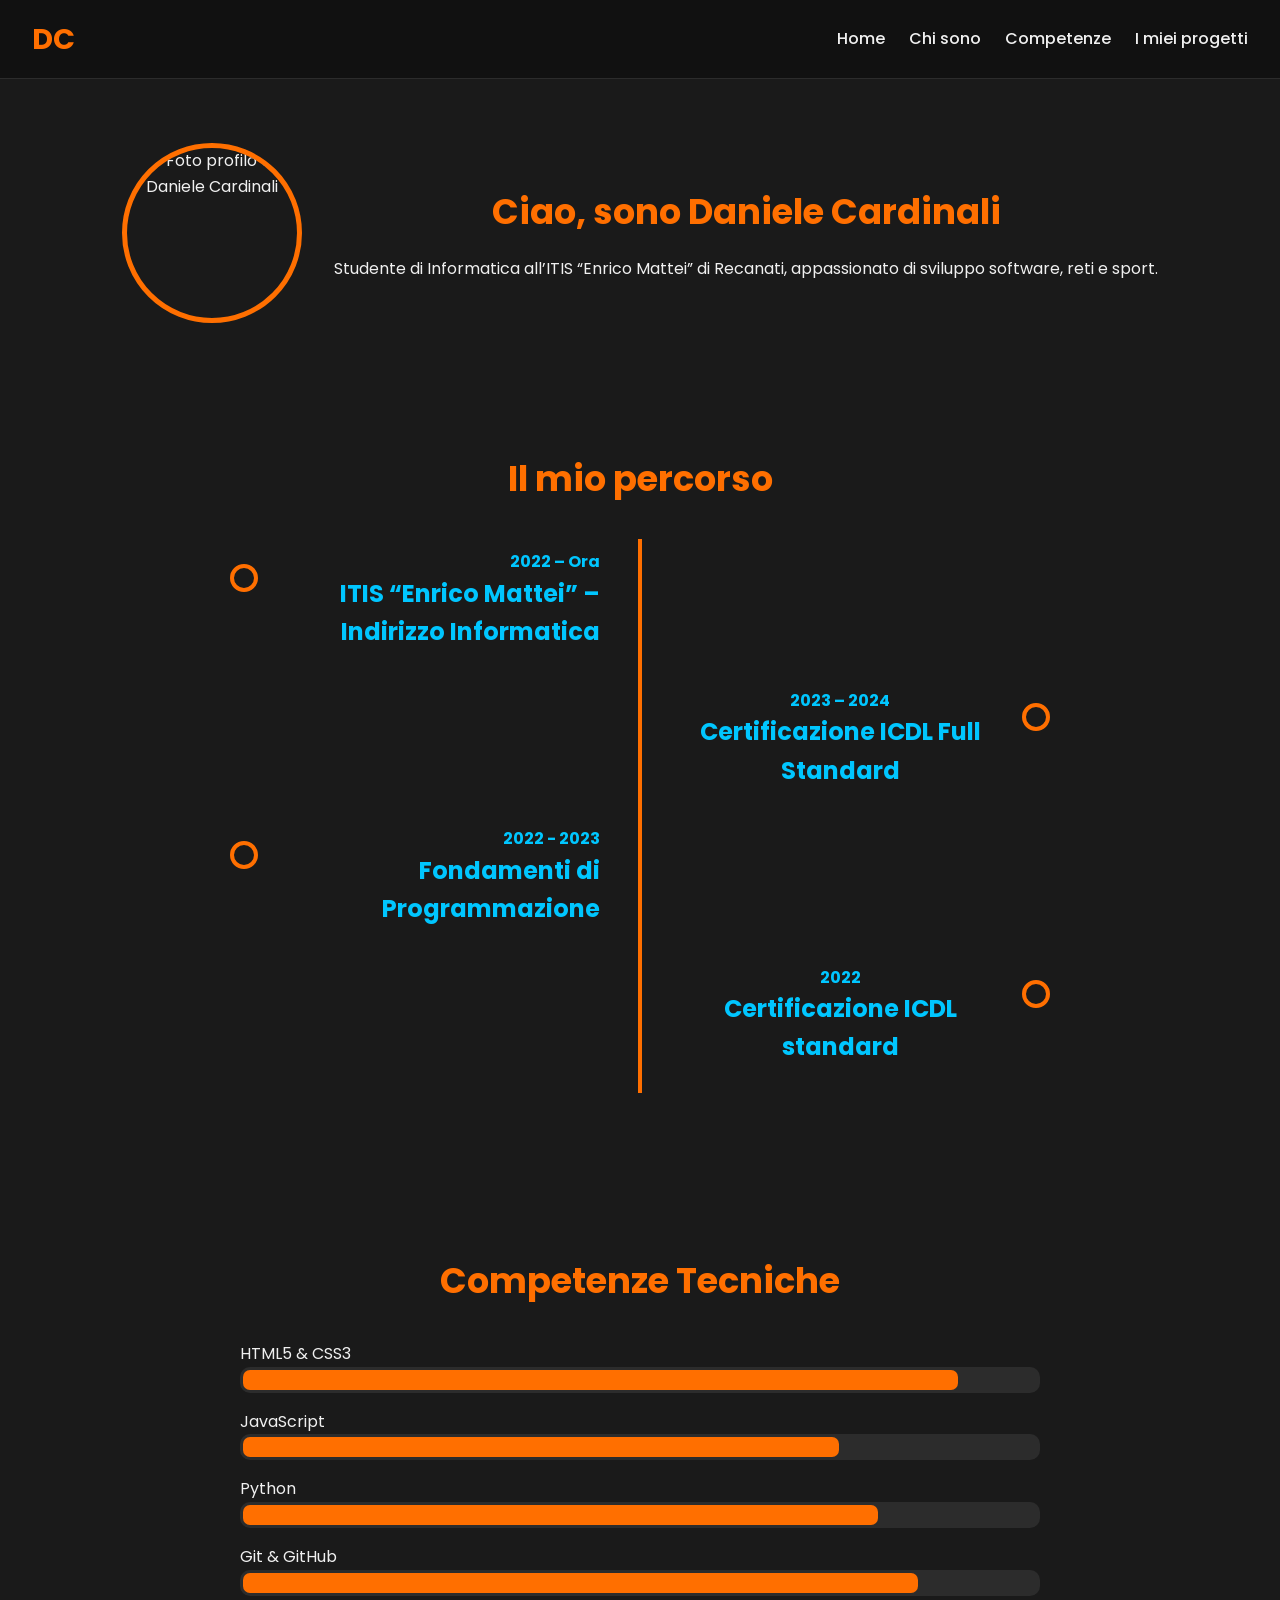
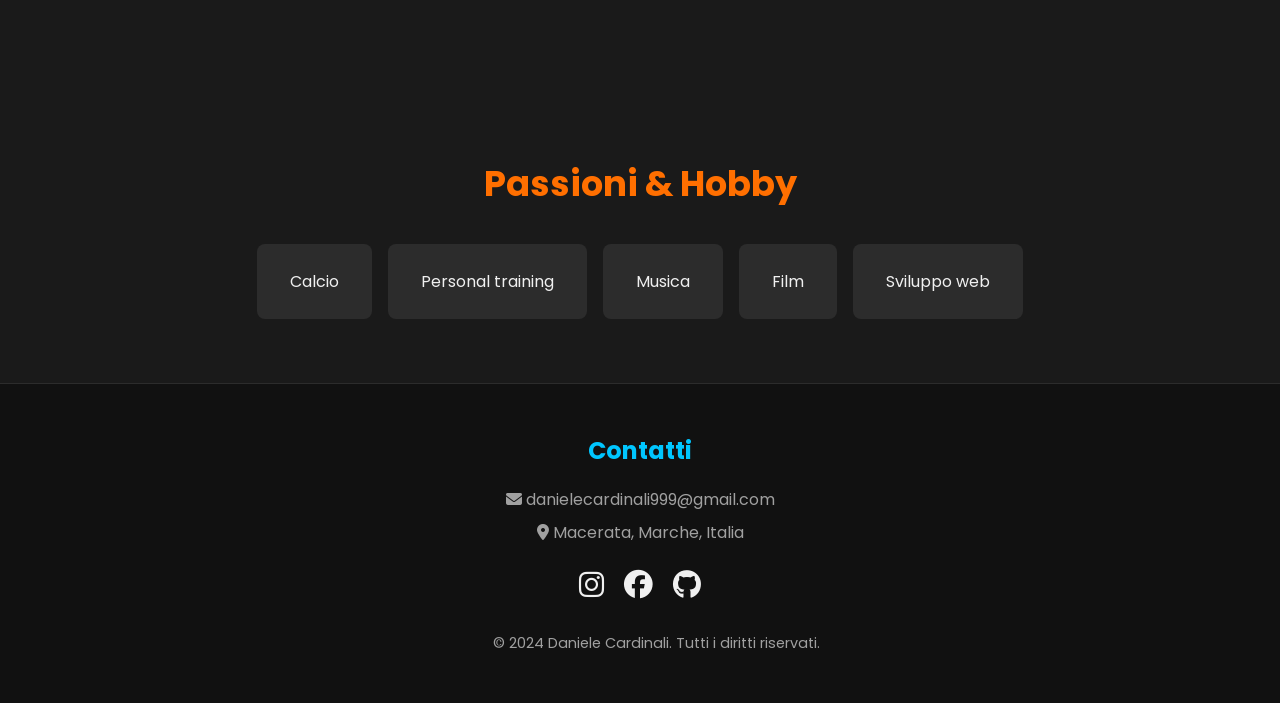
==== chi-sono.html @ 39e73759 "feat: Crea sito portfolio personale completo Questo commit introduce un sito web portfolio personale" ====
<!DOCTYPE html>
<html lang="it">
<head>
    <meta charset="UTF-8">
    <meta name="viewport" content="width=device-width, initial-scale=1.0">
    <title>Chi sono - Daniele Cardinali</title>

    <!-- Google Fonts -->
    <link rel="preconnect" href="https://fonts.googleapis.com">
    <link rel="preconnect" href="https://fonts.gstatic.com" crossorigin>
    <link href="https://fonts.googleapis.com/css2?family=Poppins:wght@400;700&display=swap" rel="stylesheet">

    <!-- Font Awesome (per le icone) -->
    <link rel="stylesheet" href="https://cdnjs.cloudflare.com/ajax/libs/font-awesome/6.5.2/css/all.min.css" integrity="sha512-SnH5WK+bZxgPHs44uWIX+LLJAJ9/2PkPKZ5QiAj6Ta86w+fsb2TkcmfRyVX3pBnMFcV7oQPJkl9QevSCWr3W6A==" crossorigin="anonymous" referrerpolicy="no-referrer" />

    <!-- Il nostro CSS -->
    <link rel="stylesheet" href="css/style.css">
</head><body>

    <header>
        <div class="logo">DC</div>
        <nav>
            <ul>
                <li><a href="index.html">Home</a></li>
                <li><a href="chi-sono.html">Chi sono</a></li>
                <li><a href="competenze.html">Competenze</a></li>
                <li><a href="progetti.html">I miei progetti</a></li>
            </ul>
        </nav>
    </header>

    <main>
        <section id="about-intro">
            <!-- SEGNAPOSTO IMMAGINE: Anche qui, usa la stessa foto profilo 'profile-pic.jpg' -->
            <img src="images/profile-pic.jpg" alt="Foto profilo di Daniele Cardinali" class="profile-pic">
            <div class="about-text">
                <h2>Ciao, sono Daniele Cardinali</h2>
                <p class="subtitle">Studente di Informatica all’ITIS “Enrico Mattei” di Recanati, appassionato di sviluppo software, reti e sport.</p>
            </div>
        </section>

        <section id="timeline">
            <h2>Il mio percorso</h2>
            <div class="timeline-container">
                <div class="timeline-item">
                    <div class="timeline-date">2022 – Ora</div>
                    <div class="timeline-content">
                        <h3>ITIS “Enrico Mattei” – Indirizzo Informatica</h3>
                    </div>
                </div>
                <div class="timeline-item">
                    <div class="timeline-date">2023 – 2024</div>
                    <div class="timeline-content">
                        <h3>Certificazione ICDL Full Standard</h3>
                    </div>
                </div>
                <div class="timeline-item">
                    <div class="timeline-date">2022 - 2023</div>
                    <div class="timeline-content">
                        <h3>Fondamenti di Programmazione</h3>
                    </div>
                </div>
                <div class="timeline-item">
                    <div class="timeline-date">2022</div>
                    <div class="timeline-content">
                        <h3>Certificazione ICDL standard</h3>
                    </div>
                </div>
            </div>
        </section>

        <section id="skill-bars">
            <h2>Competenze Tecniche</h2>
            <div class="skills-container">
                <div class="skill">
                    <p>HTML5 & CSS3</p>
                    <div class="bar"><div class="progress" style="width: 90%;"></div></div>
                </div>
                <div class="skill">
                    <p>JavaScript</p>
                    <div class="bar"><div class="progress" style="width: 75%;"></div></div>
                </div>
                <div class="skill">
                    <p>Python</p>
                    <div class="bar"><div class="progress" style="width: 80%;"></div></div>
                </div>
                <div class="skill">
                    <p>Git & GitHub</p>
                    <div class="bar"><div class="progress" style="width: 85%;"></div></div>
                </div>
            </div>
        </section>

        <section id="hobbies">
            <h2>Passioni & Hobby</h2>
            <div class="hobbies-container">
                <div class="hobby-box">Calcio</div>
                <div class="hobby-box">Personal training</div>
                <div class="hobby-box">Musica</div>
                <div class="hobby-box">Film</div>
                <div class="hobby-box">Sviluppo web</div>
            </div>
        </section>
    </main>

    <footer>
        <div class="contact-info">
            <h3>Contatti</h3>
            <p><i class="fas fa-envelope"></i> danielecardinali999@gmail.com</p>
            <p><i class="fas fa-map-marker-alt"></i> Macerata, Marche, Italia</p>
        </div>
        <div class="social-links">
            <a href="https://www.instagram.com/_car.dii/" target="_blank"><i class="fab fa-instagram"></i></a>
            <a href="https://www.facebook.com/share/1FDCZAwjwN/" target="_blank"><i class="fab fa-facebook"></i></a>
            <a href="https://github.com/cardi741" target="_blank"><i class="fab fa-github"></i></a>
        </div>
        <div class="copyright">
            <p>&copy; 2024 Daniele Cardinali. Tutti i diritti riservati.</p>
        </div>
    </footer>

</body>
</html>
---- css/style.css ----
/* --- RESET BASE E VARIABILI GLOBALI --- */
:root {
    --bg-color: #1a1a1a; /* Sfondo scuro ma non nero assoluto */
    --surface-color: #2c2c2c; /* Colore per le "superfici" come le card */
    --primary-fluo: #ff6f00; /* Arancione fluo */
    --secondary-fluo: #00c6ff; /* Celestino fluo */
    --text-color: #f0f0f0; /* Testo quasi bianco per leggibilità */
    --text-muted: #a0a0a0; /* Testo più scuro per dettagli */
    --font-family: 'Poppins', sans-serif;
}

* {
    margin: 0;
    padding: 0;
    box-sizing: border-box;
}

html {
    scroll-behavior: smooth;
}

body {
    font-family: var(--font-family);
    background-color: var(--bg-color);
    color: var(--text-color);
    line-height: 1.6;
}

a {
    color: var(--primary-fluo);
    text-decoration: none;
}

h1, h2, h3 {
    margin-bottom: 1rem;
    font-weight: 700;
}

h1 { font-size: 2.8rem; }
h2 { font-size: 2.2rem; color: var(--primary-fluo); }
h3 { font-size: 1.5rem; color: var(--secondary-fluo); }

section {
    padding: 4rem 2rem;
    max-width: 1200px;
    margin: 0 auto;
    text-align: center;
}

/* --- HEADER E NAVIGAZIONE --- */
header {
    display: flex;
    justify-content: space-between;
    align-items: center;
    padding: 1rem 2rem;
    background-color: #111;
    position: sticky;
    top: 0;
    z-index: 1000;
    border-bottom: 1px solid var(--surface-color);
}

.logo {
    font-size: 1.8rem;
    font-weight: 700;
    color: var(--primary-fluo);
    transition: transform 0.3s ease; /* Transizione per l'ingrandimento */
}

nav ul {
    list-style: none;
    display: flex;
    gap: 1.5rem;
}

nav a {
    font-weight: 500;
    font-size: 1rem;
    color: var(--text-color);
    padding-bottom: 5px;
    border-bottom: 2px solid transparent;
    transition: all 0.3s ease;
}

nav a:hover {
    color: var(--primary-fluo);
    border-bottom: 2px solid var(--primary-fluo);
}

/* --- BOTTONI --- */
.btn {
    display: inline-block;
    padding: 0.8rem 1.5rem;
    background: var(--primary-fluo);
    color: var(--bg-color);
    font-weight: 700;
    border-radius: 5px;
    transition: transform 0.3s ease, background-color 0.3s ease;
    margin: 0.5rem;
}

.btn:hover {
    background-color: var(--secondary-fluo);
    transform: translateY(-3px);
}

.btn.disabled {
    background-color: var(--surface-color);
    color: var(--text-muted);
    cursor: not-allowed;
}

/* --- FOOTER --- */
footer {
    background-color: #111;
    color: var(--text-muted);
    text-align: center;
    padding: 2rem;
    border-top: 1px solid var(--surface-color);
}

.footer-container {
    display: flex;
    justify-content: space-around;
    align-items: center;
    flex-wrap: wrap;
    max-width: 1200px;
    margin: 0 auto;
}

.contact-info, .social-links, .copyright {
    margin: 1rem;
}

.contact-info p, .social-links a {
    margin-bottom: 0.5rem;
}

.social-links a {
    font-size: 1.8rem;
    color: var(--text-color);
    margin: 0 0.5rem;
    transition: color 0.3s ease, transform 0.3s ease;
}

.social-links a:hover {
    color: var(--primary-fluo);
    transform: translateY(-3px);
}

.copyright {
    width: 100%;
    margin-top: 1.5rem;
    font-size: 0.9rem;
}

/* --- STILI SPECIFICI PER HOMEPAGE --- */
#hero {
    display: flex;
    flex-direction: column;
    align-items: center;
    gap: 1.5rem;
}

.profile-pic {
    width: 180px;
    height: 180px;
    border-radius: 50%;
    border: 5px solid var(--primary-fluo);
    object-fit: cover;
}

#quote {
    background-color: var(--surface-color);
    padding: 2rem;
    border-radius: 10px;
    margin: 2rem auto;
}

#quote blockquote {
    font-size: 1.5rem;
    font-style: italic;
}

#quote cite {
    display: block;
    margin-top: 1rem;
    font-size: 1rem;
    color: var(--text-muted);
}

#contact-form form {
    display: flex;
    flex-direction: column;
    max-width: 600px;
    margin: 0 auto;
    gap: 1rem;
}

#contact-form input, #contact-form textarea {
    padding: 0.8rem;
    border-radius: 5px;
    border: 1px solid var(--surface-color);
    background-color: #222;
    color: var(--text-color);
    font-family: var(--font-family);
}

/* --- ANIMAZIONI E STILI AVANZATI --- */

/* Ingrandimento logo su hover */
.logo:hover {
    transform: scale(1.1);
}


/* --- PAGINA: CHI SONO --- */

#about-intro {
    display: flex;
    align-items: center;
    justify-content: center;
    gap: 2rem;
    flex-wrap: wrap;
}

/* Timeline */
.timeline-container {
    position: relative;
    max-width: 800px;
    margin: 2rem auto;
}

/* La linea verticale della timeline */
.timeline-container::after {
    content: '';
    position: absolute;
    width: 4px;
    background-color: var(--primary-fluo);
    top: 0;
    bottom: 0;
    left: 50%;
    margin-left: -2px;
}

.timeline-item {
    padding: 10px 40px;
    position: relative;
    background-color: inherit;
    width: 50%;
}

/* Cerchi sulla timeline */
.timeline-item::after {
    content: '';
    position: absolute;
    width: 20px;
    height: 20px;
    right: -10px;
    background-color: var(--bg-color);
    border: 4px solid var(--primary-fluo);
    top: 25px;
    border-radius: 50%;
    z-index: 1;
}

/* Posizionamento item a sinistra e destra */
.timeline-item:nth-child(odd) {
    left: 0;
    text-align: right;
}
.timeline-item:nth-child(even) {
    left: 50%;
}

.timeline-item:nth-child(odd)::after {
    left: -10px;
}

.timeline-date {
    font-weight: bold;
    color: var(--secondary-fluo);
}

/* Skill Bars */
.skills-container {
    max-width: 800px;
    margin: 2rem auto;
    text-align: left;
}
.skill {
    margin-bottom: 1rem;
}
.bar {
    width: 100%;
    background-color: var(--surface-color);
    border-radius: 10px;
    padding: 3px;
}
.progress {
    height: 20px;
    background-color: var(--primary-fluo);
    border-radius: 7px;
    text-align: center;
    color: white;
}

/* Hobby Boxes */
.hobbies-container {
    display: flex;
    flex-wrap: wrap;
    justify-content: center;
    gap: 1rem;
    margin-top: 2rem;
}
.hobby-box {
    background-color: var(--surface-color);
    padding: 1.5rem 2rem;
    border-radius: 8px;
    border: 1px solid transparent;
    transition: all 0.3s ease;
}
.hobby-box:hover {
    transform: translateY(-5px);
    border-color: var(--secondary-fluo);
}


/* --- PAGINA: COMPETENZE --- */

/* Animazione gradiente fluo */
@keyframes fluo-gradient {
    0% { background-position: 0% 50%; }
    50% { background-position: 100% 50%; }
    100% { background-position: 0% 50%; }
}

.competencies-container {
    display: grid;
    grid-template-columns: repeat(auto-fit, minmax(300px, 1fr));
    gap: 1.5rem;
    margin-top: 2rem;
}

.competency-card {
    padding: 2rem;
    border-radius: 10px;
    background: linear-gradient(-45deg, #0077b6, #00b4d8, #90e0ef, #0077b6);
    background-size: 400% 400%;
    animation: fluo-gradient 15s ease infinite;
    color: #fff; /* Testo bianco per contrasto sul gradiente */
    text-align: left;
}
.competency-card h3 {
    color: #fff;
}


/* --- PAGINA: PROGETTI --- */

.projects-container {
    display: grid;
    grid-template-columns: repeat(auto-fit, minmax(320px, 1fr));
    gap: 2rem;
}
.project-card {
    background-color: var(--surface-color);
    border-radius: 10px;
    overflow: hidden; /* Nasconde le parti dell'immagine che escono */
    transition: transform 0.3s ease, box-shadow 0.3s ease;
    position: relative; /* Necessario per il lucchetto */
    text-align: left;
    display: flex;
    flex-direction: column;
}

.project-card:hover {
    transform: translateY(-10px);
    box-shadow: 0 10px 20px rgba(0,0,0,0.2);
}

.project-card img {
    width: 100%;
    height: 200px;
    object-fit: cover;
}

.project-card h3 {
    padding: 1rem 1rem 0 1rem;
    color: var(--primary-fluo);
}
.project-card p {
    padding: 0 1rem;
    flex-grow: 1; /* Fa in modo che il testo occupi lo spazio disponibile */
}
.project-card .btn {
    margin: 1rem;
    align-self: flex-start;
}

/* Stili per il progetto bloccato */
.project-card.locked img {
    filter: blur(3px) grayscale(50%);
}

.lock-overlay {
    position: absolute;
    top: 0;
    left: 0;
    width: 100%;
    height: 100%;
    background-color: rgba(0,0,0,0.5);
    display: flex;
    justify-content: center;
    align-items: center;
    opacity: 0; /* Nascosto di default */
    transition: opacity 0.3s ease;
}
.project-card.locked:hover .lock-overlay {
    opacity: 1; /* Appare su hover */
}
.lock-overlay i {
    font-size: 4rem;
    color: rgba(255, 255, 255, 0.7); /* Icona semi-trasparente */
}
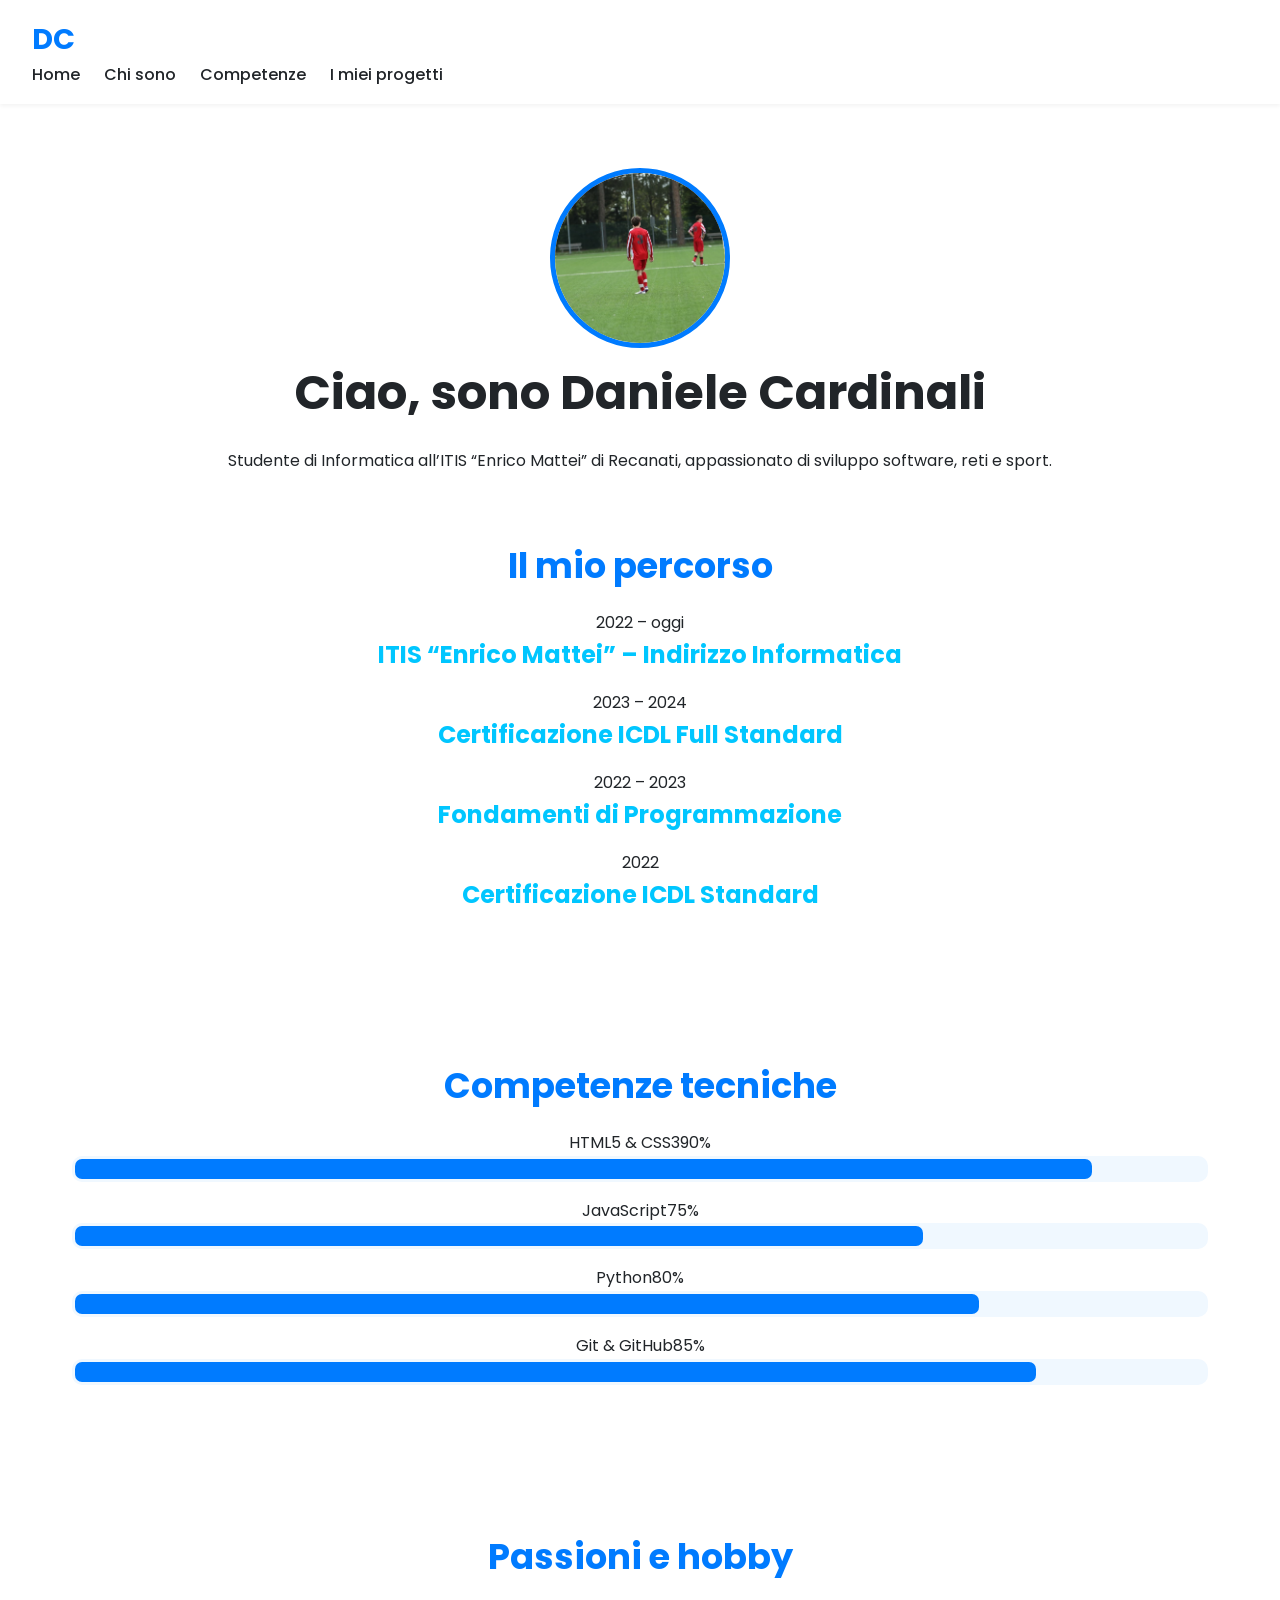
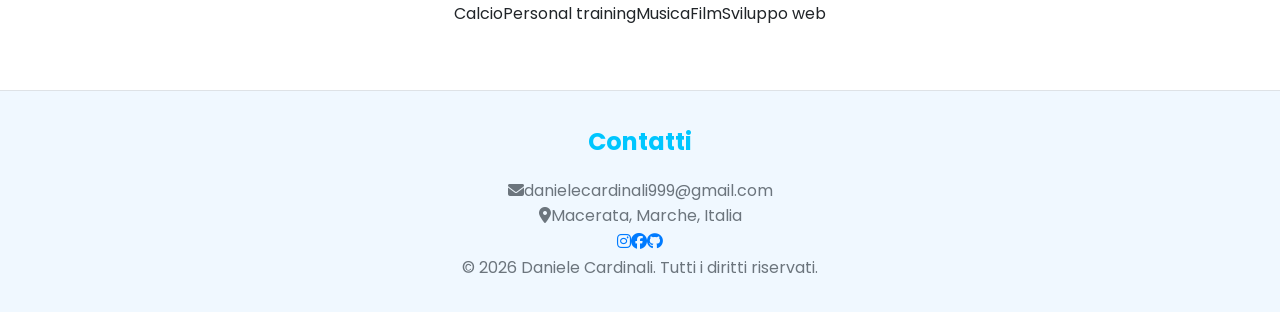
==== commit 75ea33cf: "Add files via upload" ====
--- a/chi-sono.html
+++ b/chi-sono.html
@@ -1,123 +1,32 @@
 <!DOCTYPE html>
 <html lang="it">
 <head>
-    <meta charset="UTF-8">
-    <meta name="viewport" content="width=device-width, initial-scale=1.0">
-    <title>Chi sono - Daniele Cardinali</title>
-
-    <!-- Google Fonts -->
-    <link rel="preconnect" href="https://fonts.googleapis.com">
-    <link rel="preconnect" href="https://fonts.gstatic.com" crossorigin>
-    <link href="https://fonts.googleapis.com/css2?family=Poppins:wght@400;700&display=swap" rel="stylesheet">
-
-    <!-- Font Awesome (per le icone) -->
-    <link rel="stylesheet" href="https://cdnjs.cloudflare.com/ajax/libs/font-awesome/6.5.2/css/all.min.css" integrity="sha512-SnH5WK+bZxgPHs44uWIX+LLJAJ9/2PkPKZ5QiAj6Ta86w+fsb2TkcmfRyVX3pBnMFcV7oQPJkl9QevSCWr3W6A==" crossorigin="anonymous" referrerpolicy="no-referrer" />
-
-    <!-- Il nostro CSS -->
-    <link rel="stylesheet" href="css/style.css">
-</head><body>
-
-    <header>
-        <div class="logo">DC</div>
-        <nav>
-            <ul>
-                <li><a href="index.html">Home</a></li>
-                <li><a href="chi-sono.html">Chi sono</a></li>
-                <li><a href="competenze.html">Competenze</a></li>
-                <li><a href="progetti.html">I miei progetti</a></li>
-            </ul>
-        </nav>
-    </header>
-
-    <main>
-        <section id="about-intro">
-            <!-- SEGNAPOSTO IMMAGINE: Anche qui, usa la stessa foto profilo 'profile-pic.jpg' -->
-            <img src="images/profile-pic.jpg" alt="Foto profilo di Daniele Cardinali" class="profile-pic">
-            <div class="about-text">
-                <h2>Ciao, sono Daniele Cardinali</h2>
-                <p class="subtitle">Studente di Informatica all’ITIS “Enrico Mattei” di Recanati, appassionato di sviluppo software, reti e sport.</p>
-            </div>
-        </section>
-
-        <section id="timeline">
-            <h2>Il mio percorso</h2>
-            <div class="timeline-container">
-                <div class="timeline-item">
-                    <div class="timeline-date">2022 – Ora</div>
-                    <div class="timeline-content">
-                        <h3>ITIS “Enrico Mattei” – Indirizzo Informatica</h3>
-                    </div>
-                </div>
-                <div class="timeline-item">
-                    <div class="timeline-date">2023 – 2024</div>
-                    <div class="timeline-content">
-                        <h3>Certificazione ICDL Full Standard</h3>
-                    </div>
-                </div>
-                <div class="timeline-item">
-                    <div class="timeline-date">2022 - 2023</div>
-                    <div class="timeline-content">
-                        <h3>Fondamenti di Programmazione</h3>
-                    </div>
-                </div>
-                <div class="timeline-item">
-                    <div class="timeline-date">2022</div>
-                    <div class="timeline-content">
-                        <h3>Certificazione ICDL standard</h3>
-                    </div>
-                </div>
-            </div>
-        </section>
-
-        <section id="skill-bars">
-            <h2>Competenze Tecniche</h2>
-            <div class="skills-container">
-                <div class="skill">
-                    <p>HTML5 & CSS3</p>
-                    <div class="bar"><div class="progress" style="width: 90%;"></div></div>
-                </div>
-                <div class="skill">
-                    <p>JavaScript</p>
-                    <div class="bar"><div class="progress" style="width: 75%;"></div></div>
-                </div>
-                <div class="skill">
-                    <p>Python</p>
-                    <div class="bar"><div class="progress" style="width: 80%;"></div></div>
-                </div>
-                <div class="skill">
-                    <p>Git & GitHub</p>
-                    <div class="bar"><div class="progress" style="width: 85%;"></div></div>
-                </div>
-            </div>
-        </section>
-
-        <section id="hobbies">
-            <h2>Passioni & Hobby</h2>
-            <div class="hobbies-container">
-                <div class="hobby-box">Calcio</div>
-                <div class="hobby-box">Personal training</div>
-                <div class="hobby-box">Musica</div>
-                <div class="hobby-box">Film</div>
-                <div class="hobby-box">Sviluppo web</div>
-            </div>
-        </section>
-    </main>
-
-    <footer>
-        <div class="contact-info">
-            <h3>Contatti</h3>
-            <p><i class="fas fa-envelope"></i> danielecardinali999@gmail.com</p>
-            <p><i class="fas fa-map-marker-alt"></i> Macerata, Marche, Italia</p>
-        </div>
-        <div class="social-links">
-            <a href="https://www.instagram.com/_car.dii/" target="_blank"><i class="fab fa-instagram"></i></a>
-            <a href="https://www.facebook.com/share/1FDCZAwjwN/" target="_blank"><i class="fab fa-facebook"></i></a>
-            <a href="https://github.com/cardi741" target="_blank"><i class="fab fa-github"></i></a>
-        </div>
-        <div class="copyright">
-            <p>&copy; 2024 Daniele Cardinali. Tutti i diritti riservati.</p>
-        </div>
-    </footer>
-
+<meta charset="UTF-8">
+<meta name="viewport" content="width=device-width, initial-scale=1.0">
+<title>Chi sono – Daniele Cardinali</title>
+<meta name="description" content="Il mio percorso, le mie competenze e le mie passioni.">
+<link rel="preconnect" href="https://fonts.googleapis.com">
+<link rel="preconnect" href="https://fonts.gstatic.com" crossorigin>
+<link href="https://fonts.googleapis.com/css2?family=Poppins:wght@400;500;600;700&display=swap" rel="stylesheet">
+<link rel="stylesheet" href="https://cdnjs.cloudflare.com/ajax/libs/font-awesome/6.5.2/css/all.min.css">
+<link rel="stylesheet" href="css/style.css">
+</head>
+<body>
+<header><div class="wrap"><a class="logo" href="index.html" aria-label="Home">DC</a><nav aria-label="Principale"><ul><li><a href="index.html">Home</a></li><li><a href="chi-sono.html" aria-current="page">Chi sono</a></li><li><a href="competenze.html">Competenze</a></li><li><a href="progetti.html">I miei progetti</a></li></ul></nav></div></header>
+<main>
+<section><div class="wrap about"><img class="profile-pic" src="images/profile-pic.jpg" alt="Daniele Cardinali"><div><h1 style="font-size:clamp(2rem,5vw,3rem)">Ciao, sono Daniele Cardinali</h1><p style="margin-top:1rem">Studente di Informatica all’ITIS “Enrico Mattei” di Recanati, appassionato di sviluppo software, reti e sport.</p></div></div></section>
+<section style="padding-top:0"><div class="wrap"><h2>Il mio percorso</h2><div class="timeline"><div class="t-item"><div class="t-date">2022 – oggi</div><h3>ITIS “Enrico Mattei” – Indirizzo Informatica</h3></div><div class="t-item"><div class="t-date">2023 – 2024</div><h3>Certificazione ICDL Full Standard</h3></div><div class="t-item"><div class="t-date">2022 – 2023</div><h3>Fondamenti di Programmazione</h3></div><div class="t-item"><div class="t-date">2022</div><h3>Certificazione ICDL Standard</h3></div></div></div></section>
+<section style="background:var(--paper)"><div class="wrap"><h2>Competenze tecniche</h2><div class="skills"><div class="skill"><div><span>HTML5 & CSS3</span><span>90%</span></div><div class="bar"><div class="progress" data-w="90%"></div></div></div><div class="skill"><div><span>JavaScript</span><span>75%</span></div><div class="bar"><div class="progress" data-w="75%"></div></div></div><div class="skill"><div><span>Python</span><span>80%</span></div><div class="bar"><div class="progress" data-w="80%"></div></div></div><div class="skill"><div><span>Git & GitHub</span><span>85%</span></div><div class="bar"><div class="progress" data-w="85%"></div></div></div></div></div></section>
+<section><div class="wrap"><h2>Passioni e hobby</h2><div class="chips"><span class="chip">Calcio</span><span class="chip">Personal training</span><span class="chip">Musica</span><span class="chip">Film</span><span class="chip">Sviluppo web</span></div></div></section>
+</main>
+<footer><div class="wrap">
+<div><h3>Contatti</h3><p><i class="fas fa-envelope"></i>danielecardinali999@gmail.com</p><p><i class="fas fa-map-marker-alt"></i>Macerata, Marche, Italia</p></div>
+<div class="social"><a href="https://www.instagram.com/_car.dii/" target="_blank" rel="noopener" aria-label="Instagram"><i class="fab fa-instagram"></i></a><a href="https://www.facebook.com/share/1FDCZAwjwN/" target="_blank" rel="noopener" aria-label="Facebook"><i class="fab fa-facebook"></i></a><a href="https://github.com/cardi741" target="_blank" rel="noopener" aria-label="GitHub"><i class="fab fa-github"></i></a></div>
+<p class="copy">&copy; 2026 Daniele Cardinali. Tutti i diritti riservati.</p>
+</div></footer>
+<script>
+const io=new IntersectionObserver(e=>e.forEach(x=>{if(x.isIntersecting){x.target.style.width=x.target.dataset.w;io.unobserve(x.target)}}),{threshold:.4});
+document.querySelectorAll('.progress').forEach(p=>{p.style.setProperty('--w',p.dataset.w);io.observe(p)});
+</script>
 </body>
-</html>
+</html>
--- a/css/style.css
+++ b/css/style.css
@@ -1,11 +1,11 @@
 /* --- RESET BASE E VARIABILI GLOBALI --- */
 :root {
-    --bg-color: #1a1a1a; /* Sfondo scuro ma non nero assoluto */
-    --surface-color: #2c2c2c; /* Colore per le "superfici" come le card */
-    --primary-fluo: #ff6f00; /* Arancione fluo */
-    --secondary-fluo: #00c6ff; /* Celestino fluo */
-    --text-color: #f0f0f0; /* Testo quasi bianco per leggibilità */
-    --text-muted: #a0a0a0; /* Testo più scuro per dettagli */
+    --bg-color: #ffffff; /* Sfondo bianco */
+    --surface-color: #f0f8ff; /* Superfici leggermente colorate (AliceBlue) */
+    --primary-fluo: #007bff; /* Blu primario vibrante */
+    --secondary-fluo: #00c6ff; /* Celestino fluo per dettagli */
+    --text-color: #212529; /* Testo scuro per leggibilità */
+    --text-muted: #6c757d; /* Testo grigio per dettagli */
     --font-family: 'Poppins', sans-serif;
 }
 
@@ -53,11 +53,11 @@
     justify-content: space-between;
     align-items: center;
     padding: 1rem 2rem;
-    background-color: #111;
+    background-color: var(--bg-color);
     position: sticky;
     top: 0;
     z-index: 1000;
-    border-bottom: 1px solid var(--surface-color);
+    box-shadow: 0 2px 4px rgba(0, 0, 0, 0.05);
 }
 
 .logo {
@@ -112,11 +112,11 @@
 
 /* --- FOOTER --- */
 footer {
-    background-color: #111;
+    background-color: var(--surface-color);
     color: var(--text-muted);
     text-align: center;
     padding: 2rem;
-    border-top: 1px solid var(--surface-color);
+    border-top: 1px solid #dee2e6;
 }
 
 .footer-container {
@@ -168,6 +168,7 @@
     border-radius: 50%;
     border: 5px solid var(--primary-fluo);
     object-fit: cover;
+    background-color: #fff; /* Aggiunto per evitare trasparenza se l'immagine è PNG */
 }
 
 #quote {
@@ -180,6 +181,7 @@
 #quote blockquote {
     font-size: 1.5rem;
     font-style: italic;
+    color: var(--text-color);
 }
 
 #quote cite {
@@ -200,8 +202,8 @@
 #contact-form input, #contact-form textarea {
     padding: 0.8rem;
     border-radius: 5px;
-    border: 1px solid var(--surface-color);
-    background-color: #222;
+    border: 1px solid #ced4da;
+    background-color: #ffffff;
     color: var(--text-color);
     font-family: var(--font-family);
 }
